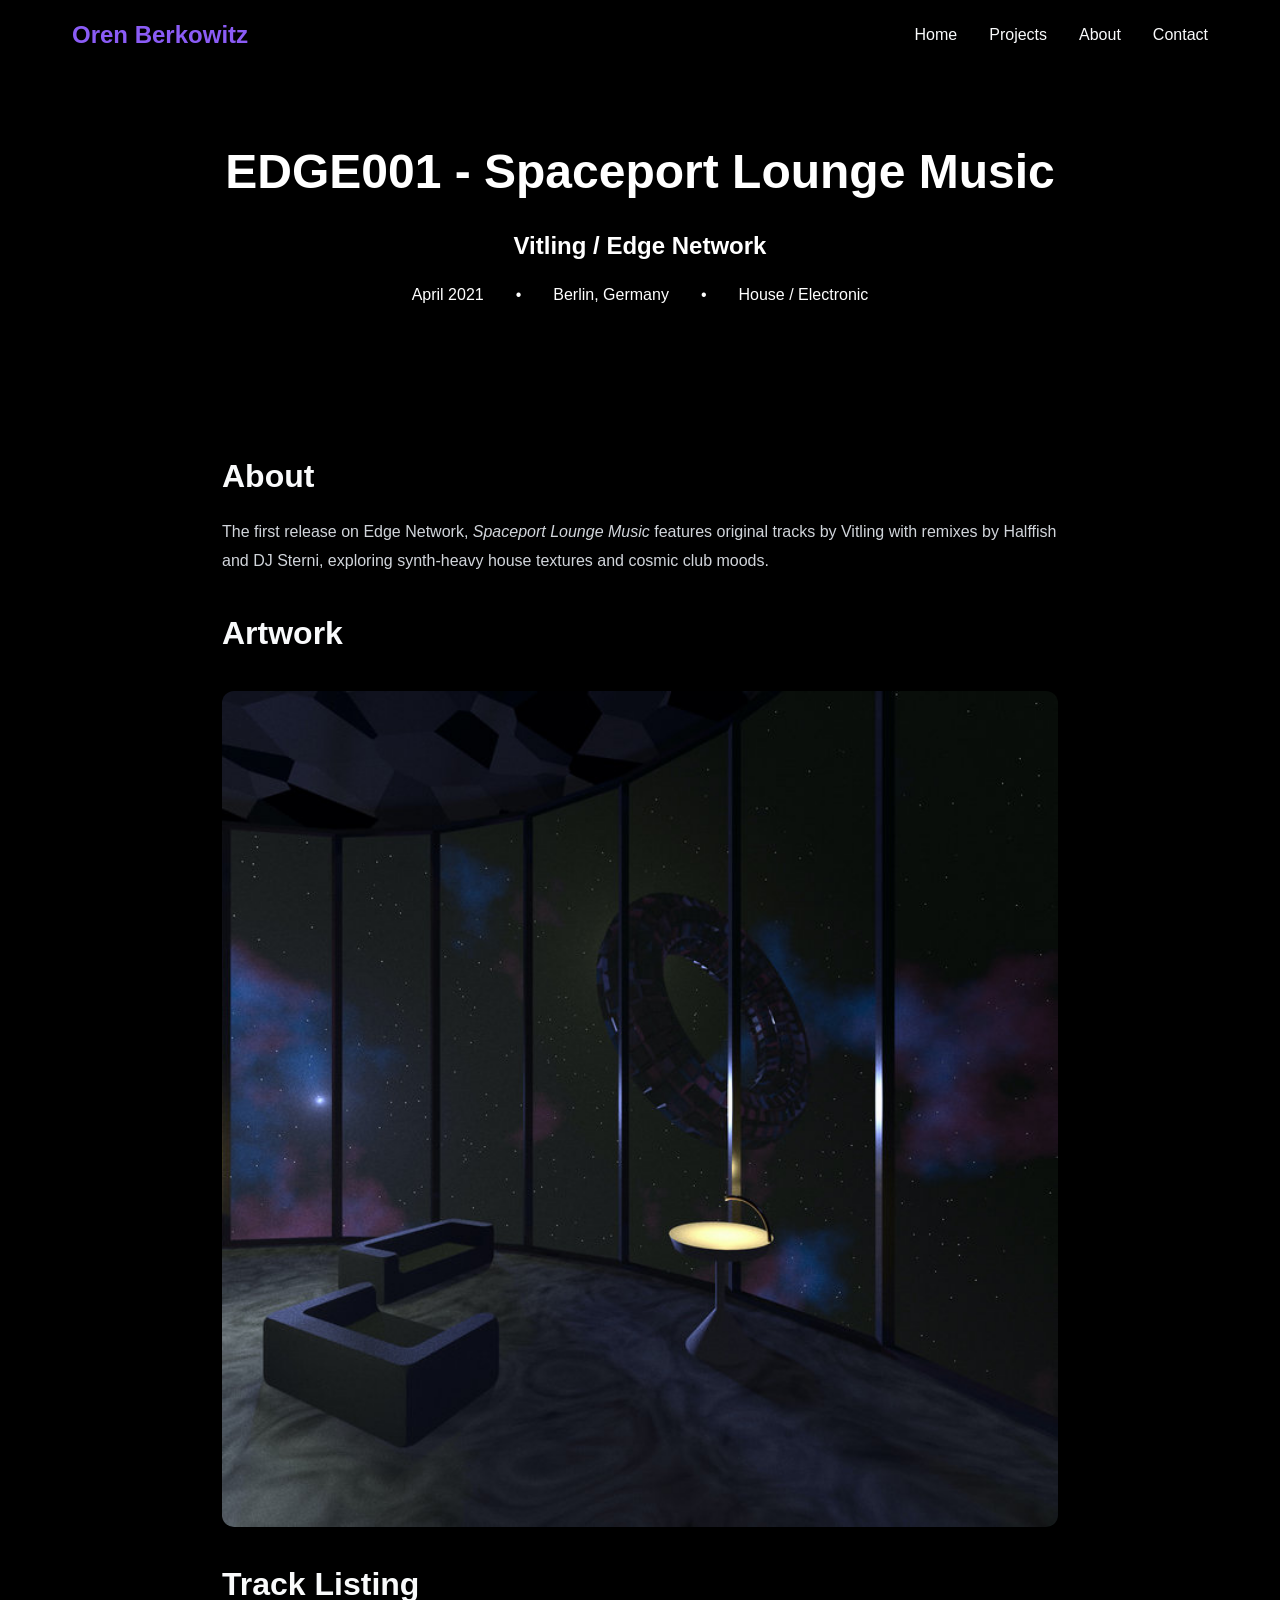
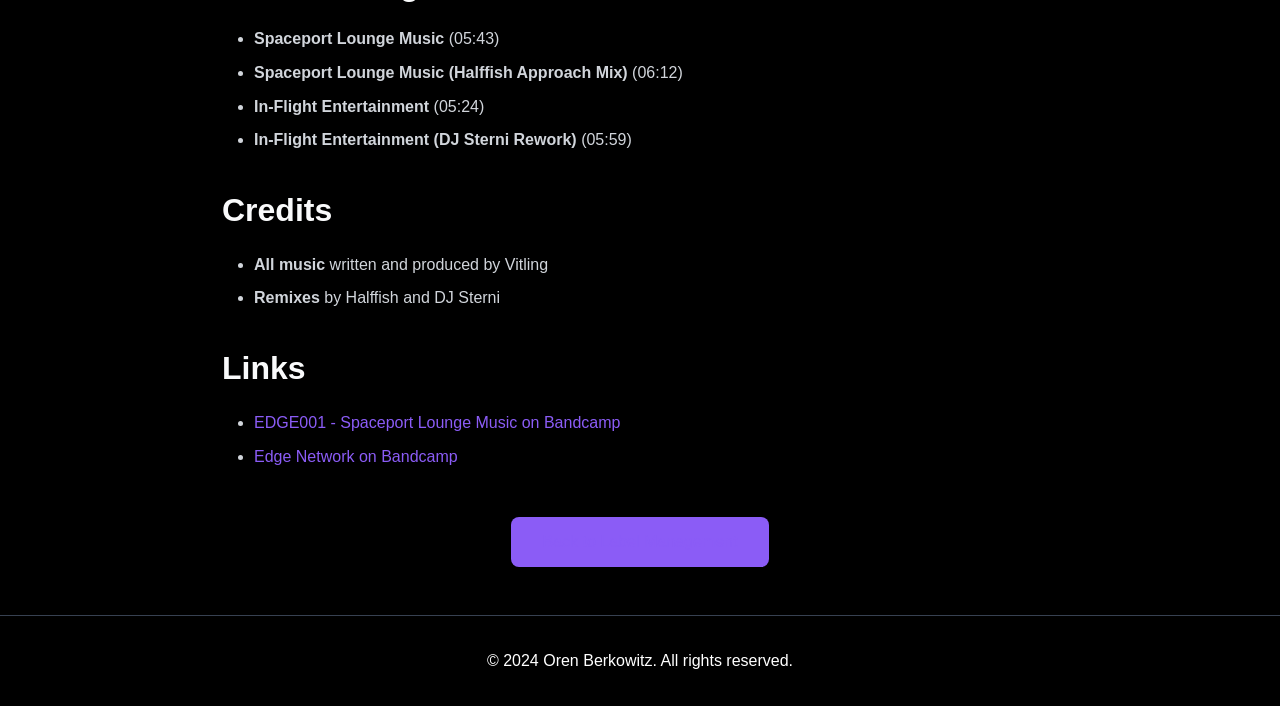
==== projects/edge001-spaceport-lounge-music.html @ 95374afd "project specific pages for edge network" ====
<!DOCTYPE html>
<html lang="en">
<head>
    <meta charset="UTF-8">
    <meta name="viewport" content="width=device-width, initial-scale=1.0">
    <meta name="description" content="EDGE001 - Spaceport Lounge Music by Vitling on Edge Network">
    <title>EDGE001 - Spaceport Lounge Music - Oren Berkowitz</title>
    <link rel="stylesheet" href="../styles.css">
</head>
<body>
    <nav class="navbar">
        <div class="nav-container">
            <a href="../index.html" class="nav-logo">Oren Berkowitz</a>
            <ul class="nav-menu">
                <li><a href="../index.html" class="nav-link">Home</a></li>
                <li><a href="../index.html#projects" class="nav-link">Projects</a></li>
                <li><a href="../index.html#about" class="nav-link">About</a></li>
                <li><a href="../index.html#contact" class="nav-link">Contact</a></li>
            </ul>
            <button class="nav-toggle" aria-label="Toggle navigation">
                <span></span>
                <span></span>
                <span></span>
            </button>
        </div>
    </nav>

    <div class="project-header">
        <h1>EDGE001 - Spaceport Lounge Music</h1>
        <h2>Vitling / Edge Network</h2>
        <div class="project-meta">
            <span>April 2021</span>
            <span>•</span>
            <span>Berlin, Germany</span>
            <span>•</span>
            <span>House / Electronic</span>
        </div>
    </div>

    <div class="project-body">
        <h2>About</h2>
        <p>The first release on Edge Network, <em>Spaceport Lounge Music</em> features original tracks by Vitling with remixes by Halffish and DJ Sterni, exploring synth-heavy house textures and cosmic club moods.</p>

        <h2>Artwork</h2>
        <div class="media-container">
            <img src="../assets/images/edge-network/edge001-spaceport-lounge-music.jpg" alt="EDGE001 - Spaceport Lounge Music cover art" style="width: 100%; display: block;">
        </div>

        <h2>Track Listing</h2>
        <ul>
            <li><strong>Spaceport Lounge Music</strong> (05:43)</li>
            <li><strong>Spaceport Lounge Music (Halffish Approach Mix)</strong> (06:12)</li>
            <li><strong>In-Flight Entertainment</strong> (05:24)</li>
            <li><strong>In-Flight Entertainment (DJ Sterni Rework)</strong> (05:59)</li>
        </ul>

        <h2>Credits</h2>
        <ul>
            <li><strong>All music</strong> written and produced by Vitling</li>
            <li><strong>Remixes</strong> by Halffish and DJ Sterni</li>
        </ul>

        <h2>Links</h2>
        <ul>
            <li><a href="https://edgenetwork.bandcamp.com/album/edge001-spaceport-lounge-music" target="_blank" rel="noopener noreferrer">EDGE001 - Spaceport Lounge Music on Bandcamp</a></li>
            <li><a href="https://edgenetwork.bandcamp.com/" target="_blank" rel="noopener noreferrer">Edge Network on Bandcamp</a></li>
        </ul>

        <div style="margin-top: 3rem; text-align: center;">
            <a href="../index.html#label" class="btn btn-secondary">Back to Label Management</a>
        </div>
    </div>

    <footer class="footer">
        <div class="container">
            <p>&copy; 2024 Oren Berkowitz. All rights reserved.</p>
        </div>
    </footer>

    <script src="../script.js"></script>
</body>
</html>
---- styles.css ----
/* Reset and Base Styles */
* {
    margin: 0;
    padding: 0;
    box-sizing: border-box;
}

:root {
    --primary-color: #8b5cf6;
    --primary-dark: #4f46e5;
    --secondary-color: #6366f1;
    --text-color: #f9fafb;
    --text-light: #d1d5db;
    --bg-color: #000000;
    --bg-light: #000000;
    --bg-dark: #000000;
    --border-color: #374151;
    --shadow: 0 4px 6px -1px rgba(0, 0, 0, 0.1), 0 2px 4px -1px rgba(0, 0, 0, 0.06);
    --shadow-lg: 0 10px 15px -3px rgba(0, 0, 0, 0.1), 0 4px 6px -2px rgba(0, 0, 0, 0.05);
    --transition: all 0.3s ease;
}

body {
    font-family: -apple-system, BlinkMacSystemFont, 'Segoe UI', Roboto, 'Helvetica Neue', Arial, sans-serif;
    line-height: 1.6;
    color: var(--text-color);
    background-color: var(--bg-color);
}

.container {
    max-width: 1200px;
    margin: 0 auto;
    padding: 0 2rem;
}

/* Navigation */
.navbar {
    background-color: var(--bg-color);
    box-shadow: var(--shadow);
    position: sticky;
    top: 0;
    z-index: 1000;
    padding: 1rem 0;
}

.nav-container {
    max-width: 1200px;
    margin: 0 auto;
    padding: 0 2rem;
    display: flex;
    justify-content: space-between;
    align-items: center;
}

.nav-logo {
    font-size: 1.5rem;
    font-weight: 700;
    color: var(--primary-color);
    text-decoration: none;
    transition: var(--transition);
}

.nav-logo:hover {
    color: var(--primary-dark);
}

.nav-menu {
    display: flex;
    list-style: none;
    gap: 2rem;
}

.nav-link {
    color: var(--text-color);
    text-decoration: none;
    font-weight: 500;
    transition: var(--transition);
    position: relative;
}

.nav-link:hover,
.nav-link.active {
    color: var(--primary-color);
}

.nav-link.active::after {
    content: '';
    position: absolute;
    bottom: -5px;
    left: 0;
    width: 100%;
    height: 2px;
    background-color: var(--primary-color);
}

.nav-toggle {
    display: none;
    flex-direction: column;
    background: none;
    border: none;
    cursor: pointer;
    gap: 4px;
}

.nav-toggle span {
    width: 25px;
    height: 3px;
    background-color: var(--text-color);
    transition: var(--transition);
}

/* Hero Section */
.hero {
    background-image: linear-gradient(rgba(0, 0, 0, 0.45), rgba(0, 0, 0, 0.45)), url('assets/images/parasocialist/Weich-performance-1.JPG');
    background-size: cover;
    background-position: center;
    background-repeat: no-repeat;
    color: white;
    padding: 8rem 2rem;
    text-align: center;
}

.hero-content {
    max-width: 800px;
    margin: 0 auto;
}

.hero-title {
    font-size: 3.5rem;
    font-weight: 700;
    margin-bottom: 1rem;
    animation: fadeInUp 0.8s ease;
}

.hero-subtitle {
    font-size: 1.25rem;
    margin-bottom: 2rem;
    opacity: 0.9;
    animation: fadeInUp 0.8s ease 0.2s both;
}

/* Buttons */
.btn {
    display: inline-block;
    padding: 0.75rem 2rem;
    border-radius: 0.5rem;
    text-decoration: none;
    font-weight: 600;
    transition: var(--transition);
    cursor: pointer;
    border: none;
    font-size: 1rem;
}

.btn-primary {
    background-color: white;
    color: var(--primary-color);
    animation: fadeInUp 0.8s ease 0.4s both;
}

.btn-primary:hover {
    transform: translateY(-2px);
    box-shadow: var(--shadow-lg);
}

.btn-secondary {
    background-color: var(--primary-color);
    color: white;
}

.btn-secondary:hover {
    background-color: var(--primary-dark);
    transform: translateY(-2px);
}

/* Sections */
section {
    padding: 5rem 0;
}

.section-title {
    font-size: 2.5rem;
    font-weight: 700;
    text-align: center;
    margin-bottom: 3rem;
    color: var(--text-color);
}

.projects-section {
    background-color: var(--bg-light);
}

.projects-grid {
    display: grid;
    grid-template-columns: repeat(auto-fill, minmax(300px, 1fr));
    gap: 2rem;
    margin-top: 2rem;
}

.project-card {
    background-color: var(--bg-color);
    border-radius: 0;
    overflow: visible;
    box-shadow: var(--shadow);
    transition: var(--transition);
    text-decoration: none;
    color: inherit;
    display: block;
}

.project-card:hover {
    transform: scale(1.05);
    box-shadow: var(--shadow-lg);
}

.project-media {
    position: relative;
}

.project-image {
    width: 100%;
    aspect-ratio: 1 / 1;
    object-fit: cover;
    background: #000000;
    display: block;
}

.project-info {
    position: absolute;
    inset: 0;
}

.project-tooltip {
    position: absolute;
    inset: 0;
    display: flex;
    flex-direction: column;
    justify-content: center;
    padding: 1rem;
    border-radius: 0;
    background: rgba(0, 0, 0, 0.6);
    color: var(--text-color);
    text-align: center;
    box-shadow: var(--shadow-lg);
    opacity: 0;
    visibility: hidden;
    transition: var(--transition);
    pointer-events: none;
}

.project-card:hover .project-tooltip,
.project-card:focus-visible .project-tooltip,
.project-info:hover .project-tooltip {
    opacity: 1;
    visibility: visible;
    transform: none;
}

.project-title {
    font-size: 1.125rem;
    font-weight: 600;
    margin-bottom: 0.5rem;
    color: var(--text-color);
}

.project-description {
    color: var(--text-light);
    margin-bottom: 0;
}

.project-tags {
    display: flex;
    flex-wrap: wrap;
    gap: 0.5rem;
}

.tag {
    background-color: #111111;
    color: var(--text-color);
    padding: 0.25rem 0.75rem;
    border-radius: 1rem;
    font-size: 0.875rem;
    font-weight: 500;
}

/* About Section */
.about-content {
    max-width: 800px;
    margin: 0 auto;
    text-align: center;
    font-size: 1.125rem;
    color: var(--text-light);
    line-height: 1.8;
}

/* Contact Section */
.contact-section {
    background-color: var(--bg-light);
}

.contact-content {
    text-align: center;
    max-width: 600px;
    margin: 0 auto;
}

.contact-links {
    display: flex;
    justify-content: center;
    gap: 2rem;
    margin-top: 2rem;
    flex-wrap: wrap;
}

.contact-link {
    color: var(--primary-color);
    text-decoration: none;
    font-weight: 600;
    padding: 0.75rem 1.5rem;
    border: 2px solid var(--primary-color);
    border-radius: 0.5rem;
    transition: var(--transition);
}

.contact-link:hover {
    background-color: var(--primary-color);
    color: white;
}

/* Footer */
.footer {
    background-color: var(--bg-dark);
    color: white;
    text-align: center;
    padding: 2rem 0;
    border-top: 1px solid var(--border-color);
}

/* Project Page Styles */
.project-header {
    background: #000000;
    color: white;
    padding: 4rem 2rem;
    text-align: center;
}

.project-header h1 {
    font-size: 3rem;
    margin-bottom: 1rem;
}

.project-meta {
    display: flex;
    justify-content: center;
    gap: 2rem;
    flex-wrap: wrap;
    margin-top: 1rem;
}

.project-body {
    max-width: 900px;
    margin: 0 auto;
    padding: 3rem 2rem;
}

.project-body h2 {
    font-size: 2rem;
    margin-top: 2rem;
    margin-bottom: 1rem;
    color: var(--text-color);
}

.project-body h3 {
    font-size: 1.5rem;
    margin-top: 1.5rem;
    margin-bottom: 0.75rem;
    color: var(--text-color);
}

.project-body p {
    margin-bottom: 1rem;
    color: var(--text-light);
    line-height: 1.8;
}

.project-body ul,
.project-body ol {
    margin-left: 2rem;
    margin-bottom: 1rem;
    color: var(--text-light);
}

.project-body li {
    margin-bottom: 0.5rem;
}

.project-body a {
    color: var(--primary-color);
    text-decoration: none;
    font-weight: 500;
}

.project-body a:hover {
    text-decoration: underline;
}

/* Media Embedding */
.media-container {
    margin: 2rem 0;
    border-radius: 0.75rem;
    overflow: hidden;
    box-shadow: var(--shadow);
}

.media-container video,
.media-container audio {
    width: 100%;
    display: block;
}

.media-container iframe {
    width: 100%;
    border: none;
    display: block;
}

.image-gallery {
    display: grid;
    grid-template-columns: repeat(auto-fit, minmax(250px, 1fr));
    gap: 1rem;
    margin: 2rem 0;
}

.image-gallery img {
    width: 100%;
    height: 200px;
    object-fit: cover;
    border-radius: 0.5rem;
    box-shadow: var(--shadow);
    transition: var(--transition);
}

.image-gallery img:hover {
    transform: scale(1.05);
    box-shadow: var(--shadow-lg);
}

/* Animations */
@keyframes fadeInUp {
    from {
        opacity: 0;
        transform: translateY(30px);
    }
    to {
        opacity: 1;
        transform: translateY(0);
    }
}

/* Responsive Design */
@media (max-width: 768px) {
    .nav-menu {
        position: fixed;
        left: -100%;
        top: 70px;
        flex-direction: column;
        background-color: var(--bg-color);
        width: 100%;
        text-align: center;
        transition: 0.3s;
        box-shadow: var(--shadow);
        padding: 2rem 0;
    }

    .nav-menu.active {
        left: 0;
    }

    .nav-toggle {
        display: flex;
    }

    .hero-title {
        font-size: 2.5rem;
    }

    .hero-subtitle {
        font-size: 1.125rem;
    }

    .projects-grid {
        grid-template-columns: 1fr;
    }

    .section-title {
        font-size: 2rem;
    }

    .project-header h1 {
        font-size: 2rem;
    }

    .container {
        padding: 0 1rem;
    }
}

@media (max-width: 480px) {
    .hero {
        padding: 4rem 1rem;
    }

    .hero-title {
        font-size: 2rem;
    }

    section {
        padding: 3rem 0;
    }
}
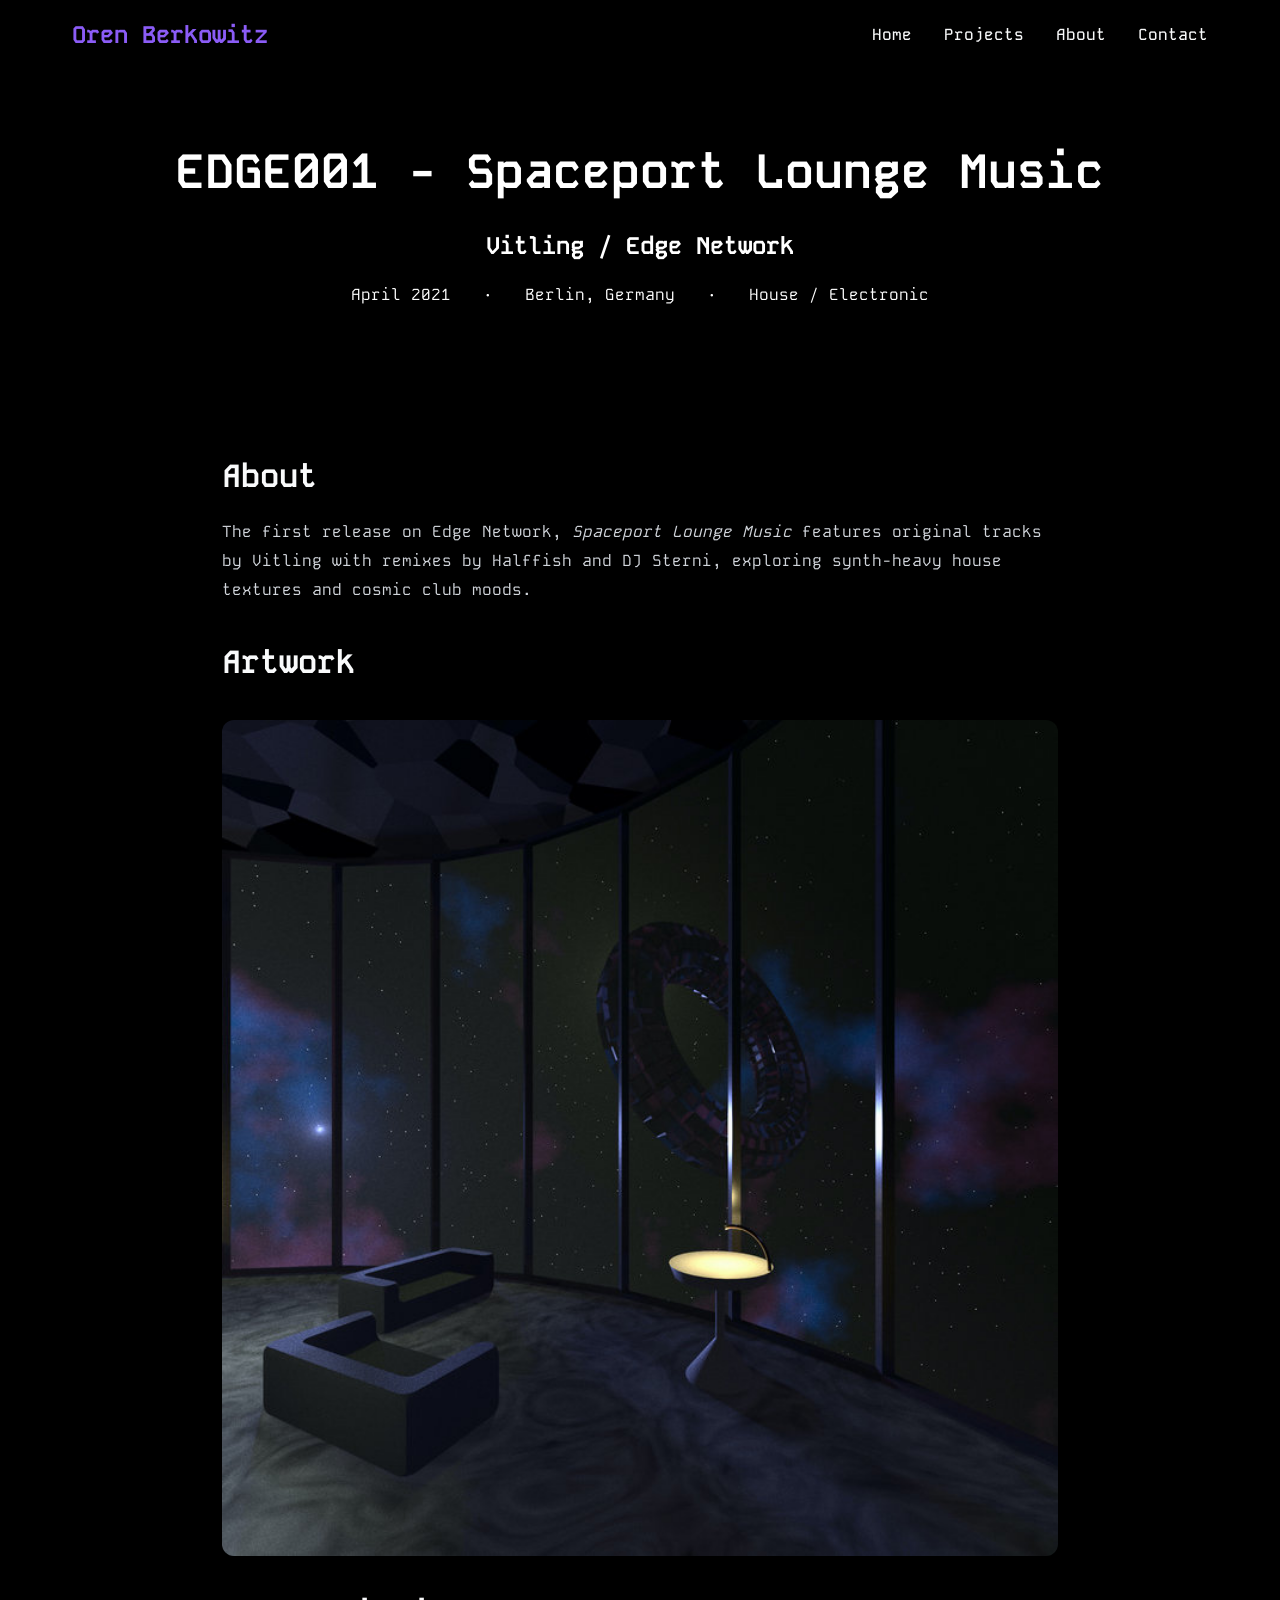
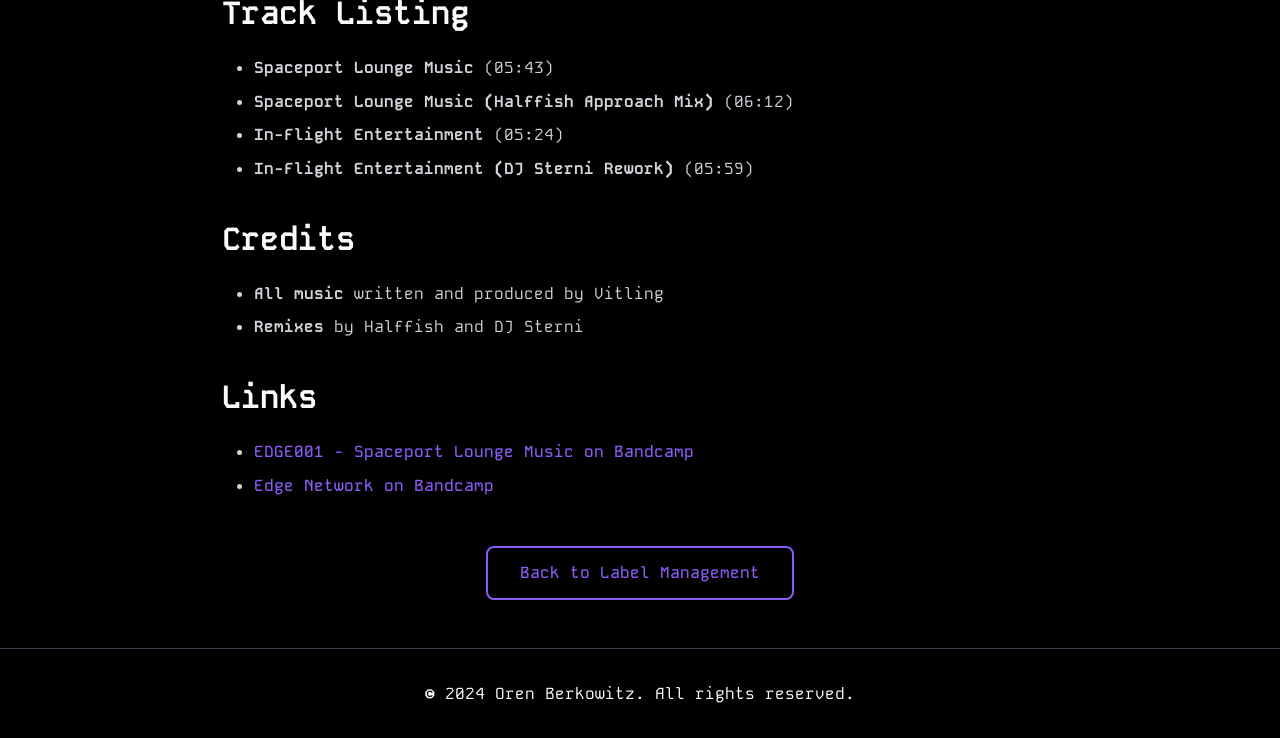
==== commit e55494a0: "adding font to all pages" ====
--- a/projects/edge001-spaceport-lounge-music.html
+++ b/projects/edge001-spaceport-lounge-music.html
@@ -6,6 +6,9 @@
     <meta name="description" content="EDGE001 - Spaceport Lounge Music by Vitling on Edge Network">
     <title>EDGE001 - Spaceport Lounge Music - Oren Berkowitz</title>
     <link rel="stylesheet" href="../styles.css">
+    <link rel="preconnect" href="https://fonts.googleapis.com">
+    <link rel="preconnect" href="https://fonts.gstatic.com" crossorigin>
+    <link href="https://fonts.googleapis.com/css2?family=Kode+Mono:wght@400..700&display=swap" rel="stylesheet">
 </head>
 <body>
     <nav class="navbar">
--- a/styles.css
+++ b/styles.css
@@ -21,7 +21,7 @@
 }
 
 body {
-    font-family: -apple-system, BlinkMacSystemFont, 'Segoe UI', Roboto, 'Helvetica Neue', Arial, sans-serif;
+    font-family: "Kode Mono", -apple-system, BlinkMacSystemFont, 'Segoe UI', Roboto, 'Helvetica Neue', Arial, sans-serif;
     line-height: 1.6;
     color: var(--text-color);
     background-color: var(--bg-color);
@@ -148,12 +148,13 @@
     font-weight: 600;
     transition: var(--transition);
     cursor: pointer;
-    border: none;
     font-size: 1rem;
+    border: 2px solid var(--primary-color);
+
 }
 
 .btn-primary {
-    background-color: white;
+    background-color: var(--bg-dark);
     color: var(--primary-color);
     animation: fadeInUp 0.8s ease 0.4s both;
 }
@@ -164,7 +165,7 @@
 }
 
 .btn-secondary {
-    background-color: var(--primary-color);
+    background-color: var(--bg-dark);
     color: white;
 }
 
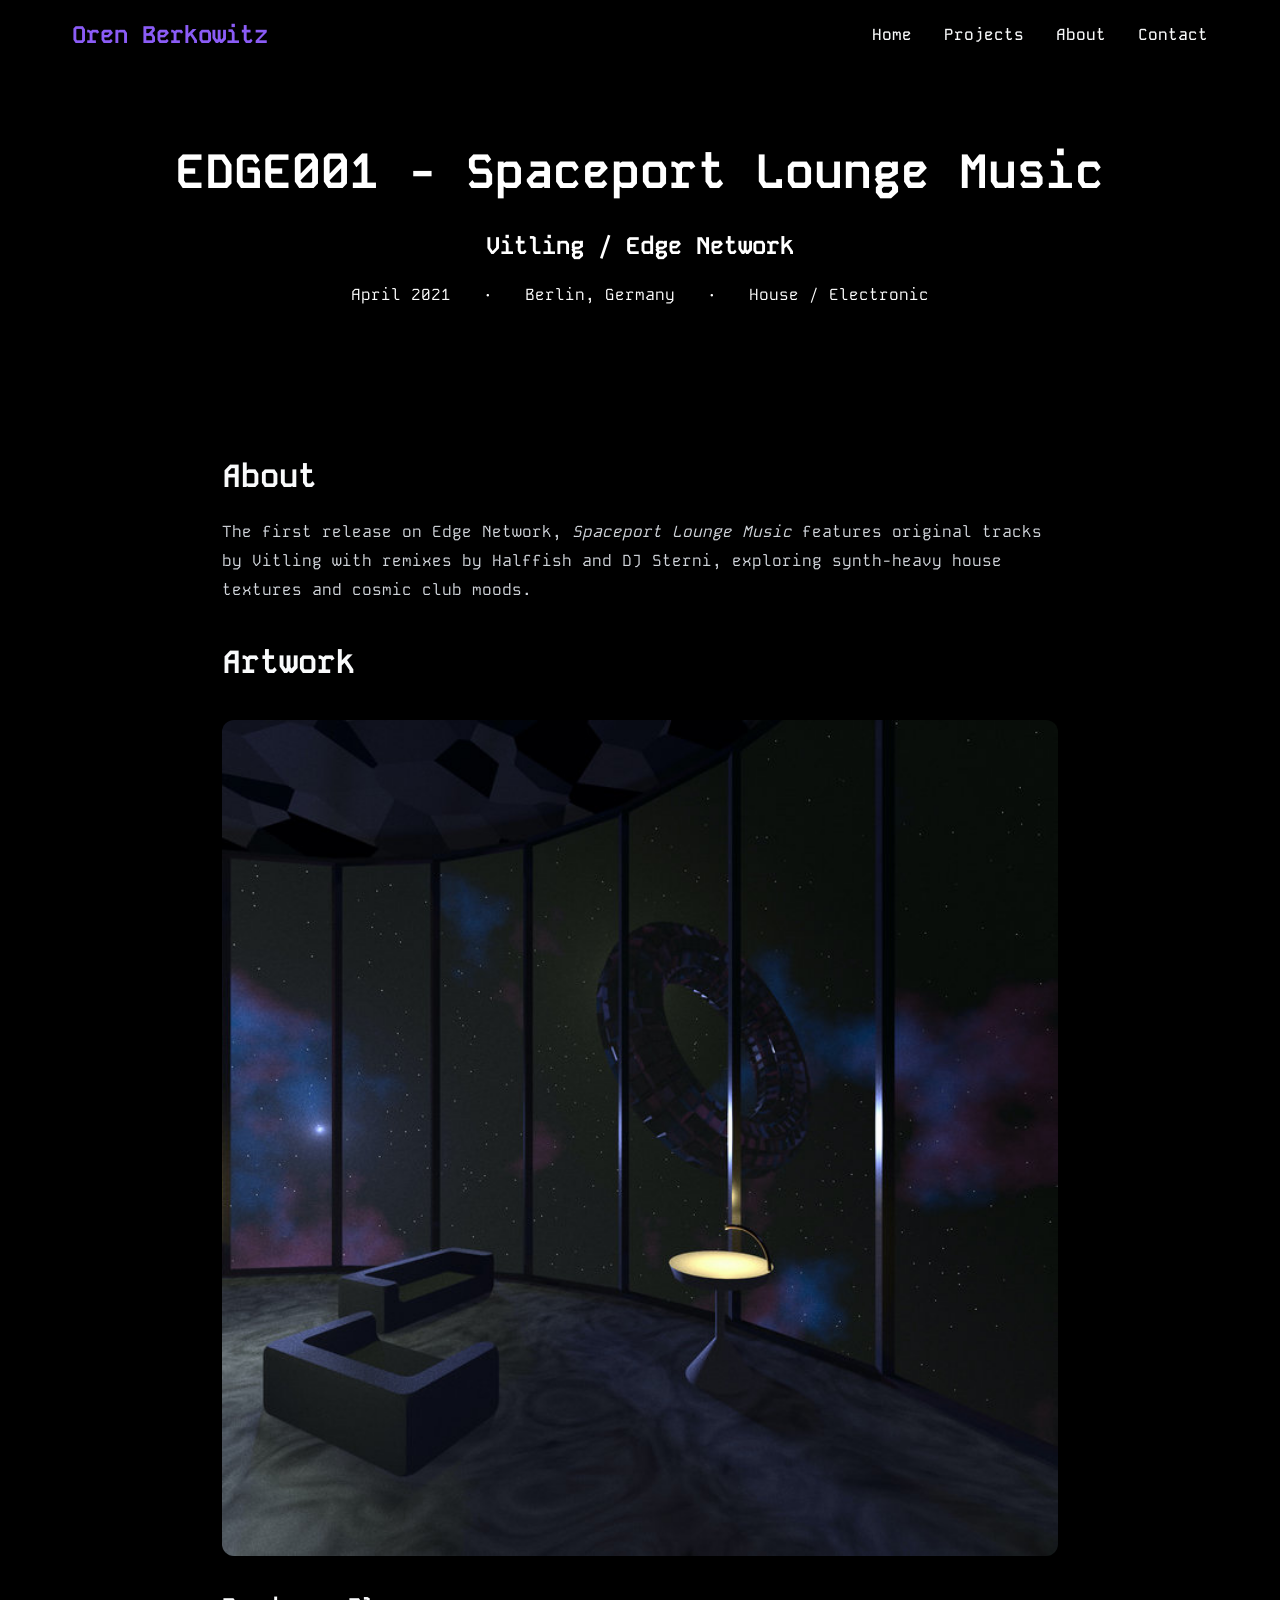
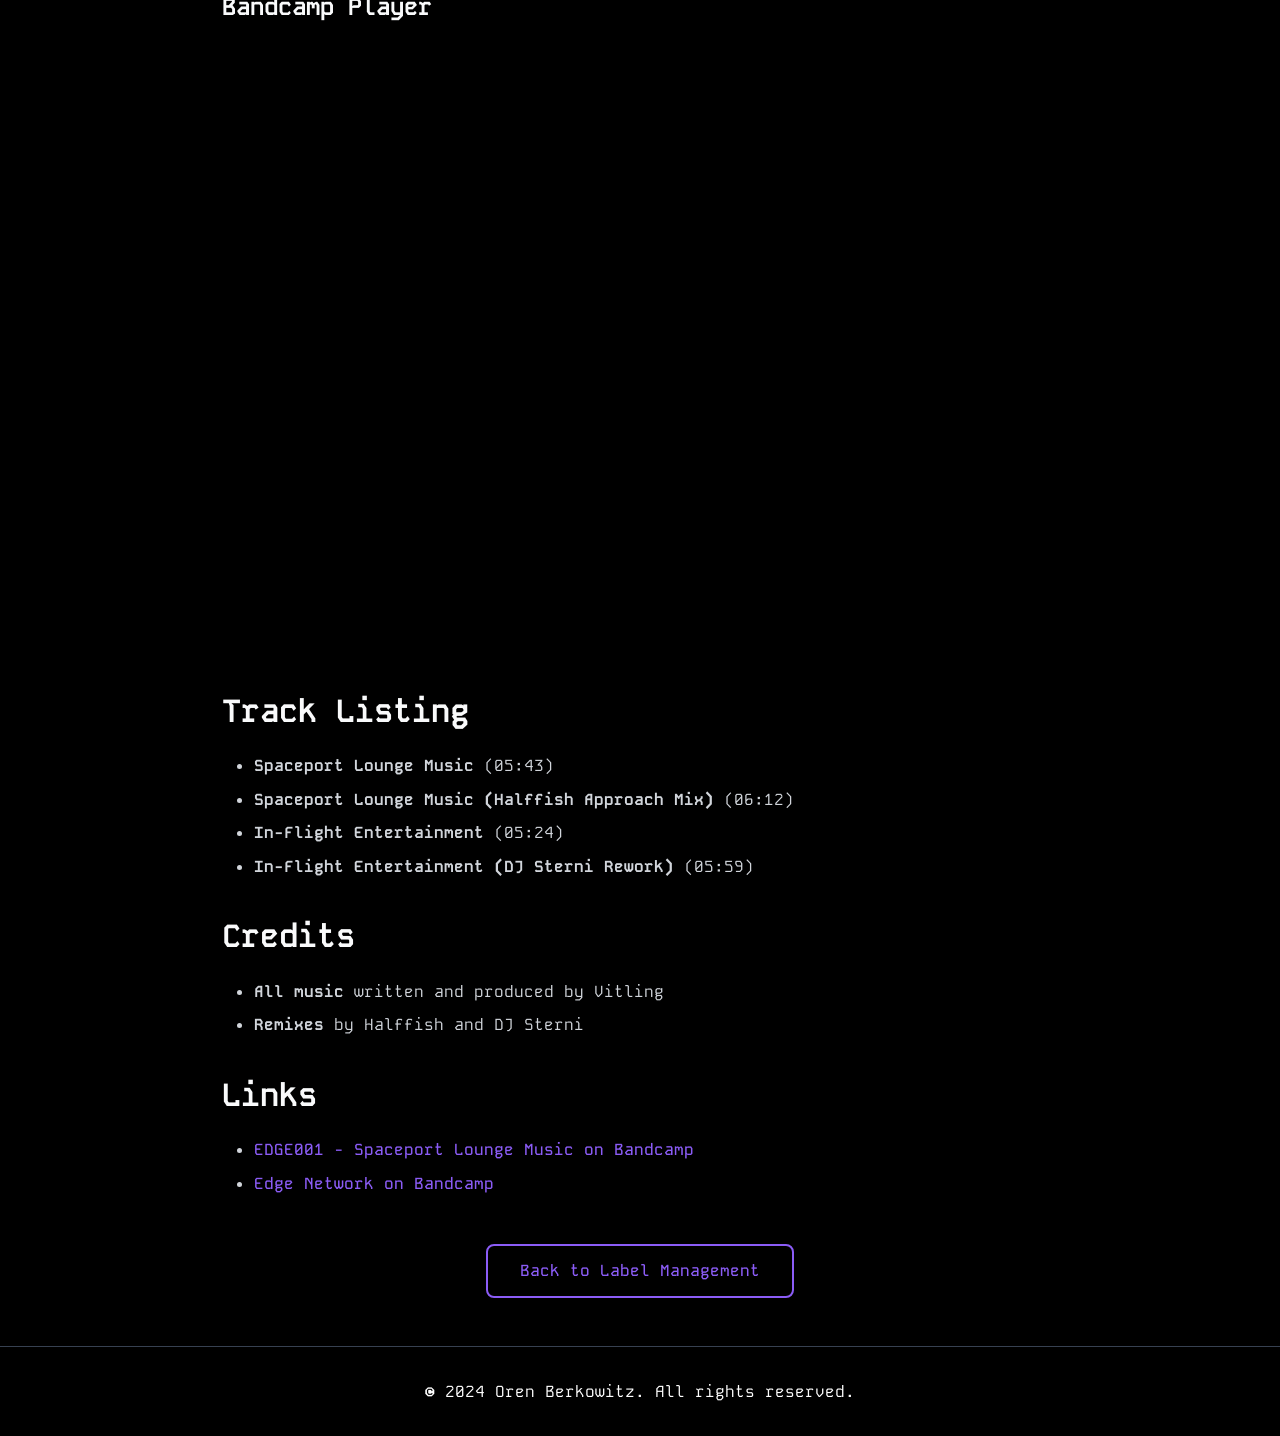
==== commit 6f23ee84: "embed players" ====
--- a/projects/edge001-spaceport-lounge-music.html
+++ b/projects/edge001-spaceport-lounge-music.html
@@ -48,7 +48,10 @@
         <div class="media-container">
             <img src="../assets/images/edge-network/edge001-spaceport-lounge-music.jpg" alt="EDGE001 - Spaceport Lounge Music cover art" style="width: 100%; display: block;">
         </div>
-
+        <h3>Bandcamp Player</h3>
+        <div style="text-align: center; margin: 2rem 0;">
+            <iframe style="border: 0; width: 350px; height: 588px;" src="https://bandcamp.com/EmbeddedPlayer/album=2872599835/size=large/bgcol=ffffff/linkcol=0687f5/transparent=true/" seamless><a href="https://edgenetwork.bandcamp.com/album/edge001-spaceport-lounge-music">EDGE001 - Spaceport Lounge Music by Vitling</a></iframe>
+        </div>
         <h2>Track Listing</h2>
         <ul>
             <li><strong>Spaceport Lounge Music</strong> (05:43)</li>
